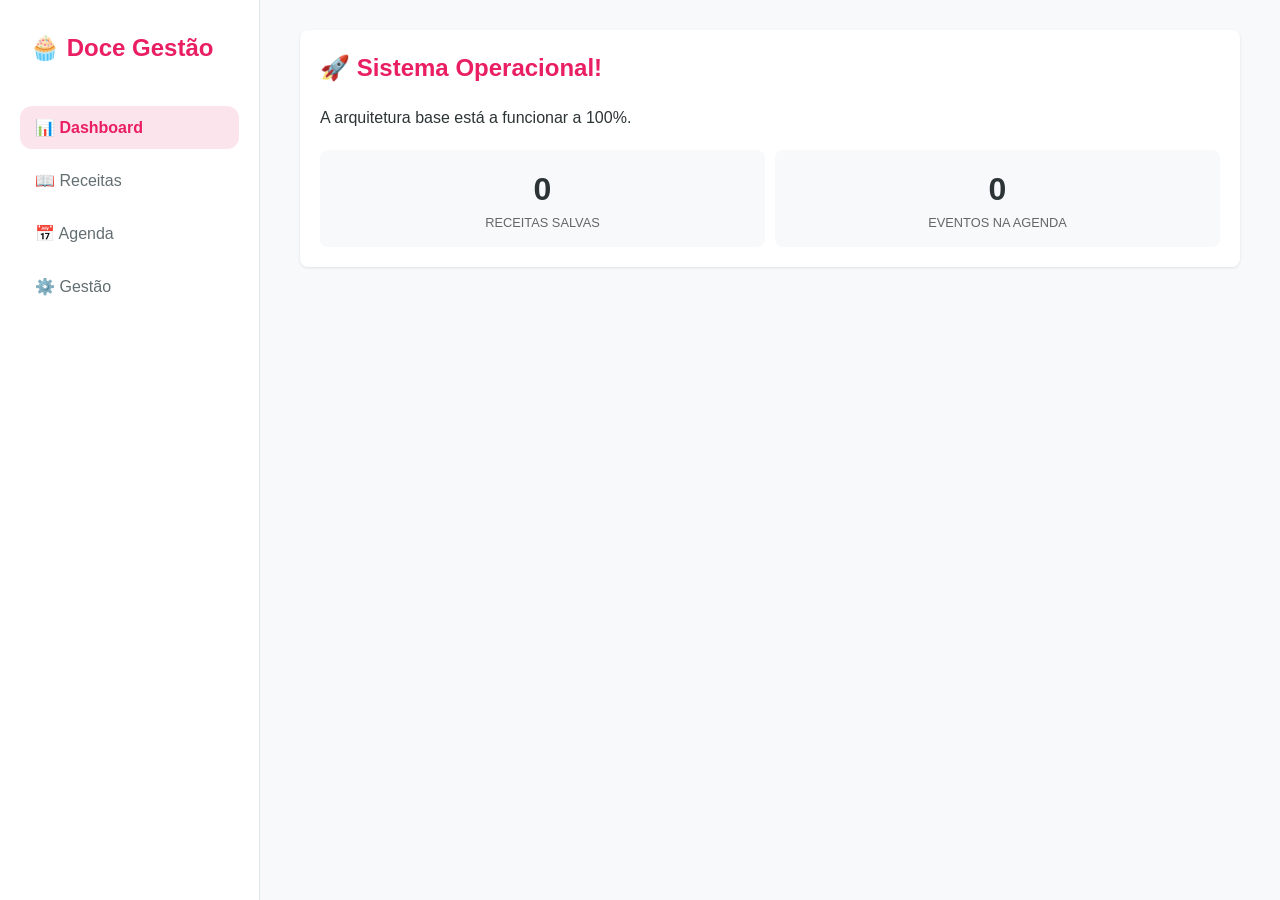
==== index.html @ 389c35ca "Atualizar o index.html" ====
<!DOCTYPE html>
<html lang="pt">
<head>
  <meta charset="UTF-8">
  <meta name="viewport" content="width=device-width, initial-scale=1, viewport-fit=cover">
  <title>Doce Gestão - Babe's Bakery</title>
  
  <style>
    :root {
      --primary: #e91e63;
      --primary-dark: #c2185b;
      --bg: #f8f9fa;
      --card: #ffffff;
      --text: #2d3436;
      --text-light: #636e72;
      --border: #dfe6e9;
      --radius: 12px;
      --shadow: 0 4px 6px -1px rgba(0,0,0,0.1), 0 2px 4px -1px rgba(0,0,0,0.06);
    }

    * { box-sizing: border-box; -webkit-tap-highlight-color: transparent; }

    body {
      font-family: -apple-system, BlinkMacSystemFont, "Segoe UI", Roboto, sans-serif;
      margin: 0;
      background-color: var(--bg);
      color: var(--text);
      line-height: 1.5;
      overflow-x: hidden;
    }

    /* Layout para Desktop */
    .app-container {
      display: grid;
      grid-template-columns: 260px 1fr;
      min-height: 100vh;
    }

    /* Header */
    .app-header {
      display: none; /* Escondido no PC, visível no Mobile */
      background: var(--card);
      padding: 15px 20px;
      position: sticky;
      top: 0;
      z-index: 100;
      border-bottom: 1px solid var(--border);
      text-align: center;
    }

    /* Navegação Lateral (PC) */
    .sidebar {
      background: var(--card);
      border-right: 1px solid var(--border);
      padding: 30px 20px;
      display: flex;
      flex-direction: column;
      gap: 10px;
    }

    .sidebar-brand {
      font-size: 1.5rem;
      font-weight: bold;
      color: var(--primary);
      margin-bottom: 30px;
      padding-left: 10px;
    }

    /* Bottom Nav (Mobile) */
    .bottom-nav {
      display: none;
      position: fixed;
      bottom: 0;
      width: 100%;
      background: var(--card);
      border-top: 1px solid var(--border);
      padding: 10px 0 calc(10px + env(safe-area-inset-bottom));
      z-index: 100;
    }

    /* Botões de Navegação */
    .nav-btn {
      display: flex;
      align-items: center;
      gap: 12px;
      padding: 12px 15px;
      border: none;
      background: none;
      color: var(--text-light);
      cursor: pointer;
      border-radius: var(--radius);
      font-size: 1rem;
      transition: all 0.2s;
      width: 100%;
      text-align: left;
    }

    .nav-btn.active {
      background: #fce4ec;
      color: var(--primary);
      font-weight: 600;
    }

    .nav-btn i { font-size: 1.2rem; }

    /* Conteúdo Principal */
    main {
      padding: 30px;
      max-width: 1000px;
      margin: 0 auto;
      width: 100%;
    }

    .tab-content { display: none; animation: fadeIn 0.3s ease; }
    .tab-content.active { display: block; }

    @keyframes fadeIn {
      from { opacity: 0; transform: translateY(10px); }
      to { opacity: 1; transform: translateY(0); }
    }

    /* Responsividade (Mobile) */
    @media (max-width: 768px) {
      .app-container { grid-template-columns: 1fr; }
      .sidebar { display: none; }
      .app-header { display: block; }
      .bottom-nav { display: flex; justify-content: space-around; }
      .nav-btn { flex-direction: column; gap: 4px; font-size: 0.75rem; padding: 5px; width: auto; }
      main { padding: 20px; padding-bottom: 100px; }
    }
  </style>
</head>
<body>

  <div class="app-container">
    <aside class="sidebar">
      <div class="sidebar-brand">🧁 Doce Gestão</div>
      <button class="nav-btn active" data-target="dashboard">📊 Dashboard</button>
      <button class="nav-btn" data-target="receitas">📖 Receitas</button>
      <button class="nav-btn" data-target="agenda">📅 Agenda</button>
      <button class="nav-btn" data-target="gestao">⚙️ Gestão</button>
    </aside>

    <div class="main-wrapper">
      <header class="app-header">
        <strong style="color: var(--primary);">🧁 Doce Gestão</strong>
      </header>

      <main id="app-main">
        <section id="tab-dashboard" class="tab-content active"></section>
        <section id="tab-receitas" class="tab-content"></section>
        <section id="tab-agenda" class="tab-content"></section>
        <section id="tab-gestao" class="tab-content"></section>
      </main>
    </div>
  </div>

  <nav class="bottom-nav">
    <button class="nav-btn active" data-target="dashboard"><span>📊</span><span>Dash</span></button>
    <button class="nav-btn" data-target="receitas"><span>📖</span><span>Receitas</span></button>
    <button class="nav-btn" data-target="agenda"><span>📅</span><span>Agenda</span></button>
    <button class="nav-btn" data-target="gestao"><span>⚙️</span><span>Gestão</span></button>
  </nav>

  <script type="module" src="js/app.js"></script>
</body>
</html>
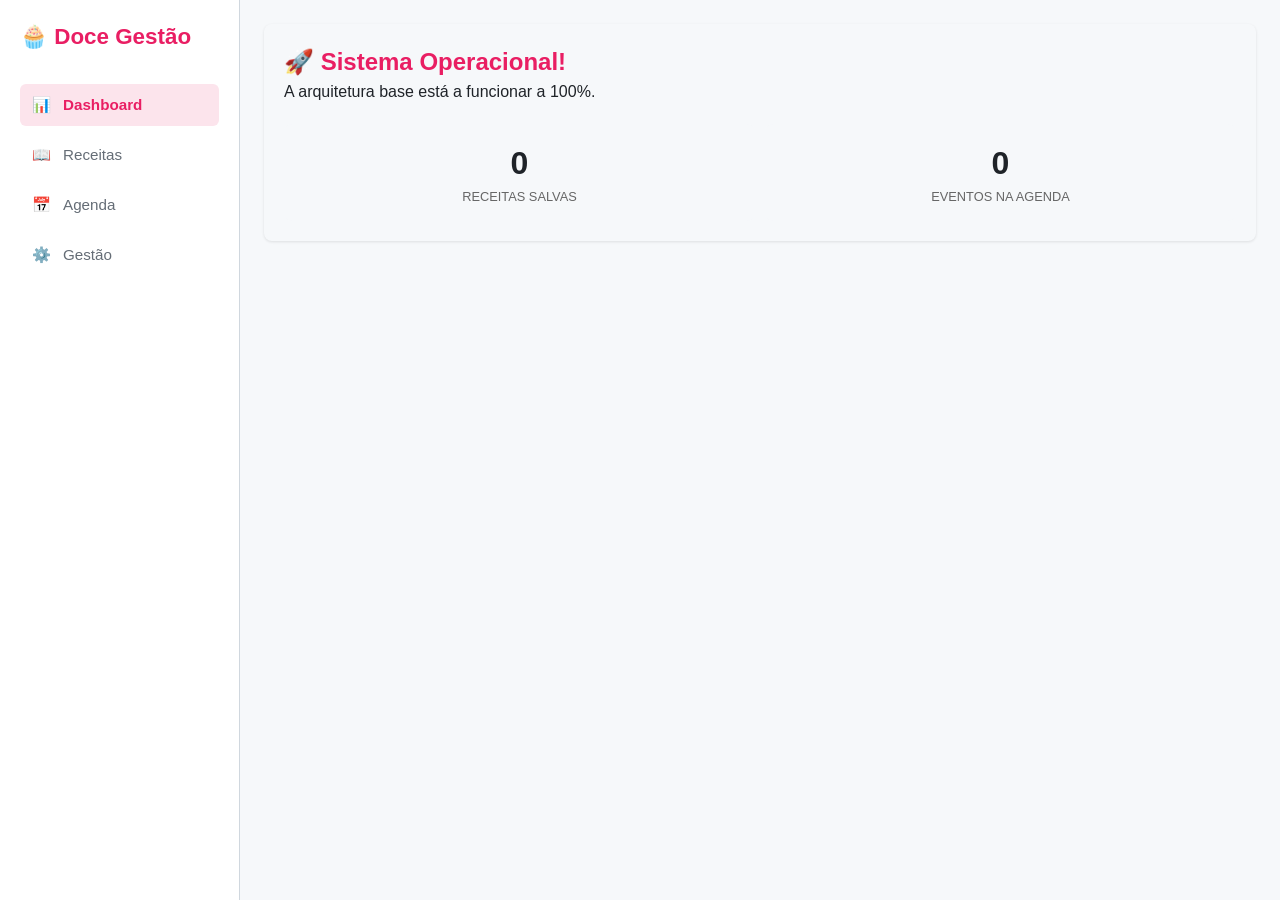
==== commit b5605df5: "Atualizar o index.html" ====
--- a/index.html
+++ b/index.html
@@ -1,167 +1,65 @@
 <!DOCTYPE html>
 <html lang="pt">
 <head>
-  <meta charset="UTF-8">
-  <meta name="viewport" content="width=device-width, initial-scale=1, viewport-fit=cover">
-  <title>Doce Gestão - Babe's Bakery</title>
-  
-  <style>
-    :root {
-      --primary: #e91e63;
-      --primary-dark: #c2185b;
-      --bg: #f8f9fa;
-      --card: #ffffff;
-      --text: #2d3436;
-      --text-light: #636e72;
-      --border: #dfe6e9;
-      --radius: 12px;
-      --shadow: 0 4px 6px -1px rgba(0,0,0,0.1), 0 2px 4px -1px rgba(0,0,0,0.06);
-    }
-
-    * { box-sizing: border-box; -webkit-tap-highlight-color: transparent; }
-
-    body {
-      font-family: -apple-system, BlinkMacSystemFont, "Segoe UI", Roboto, sans-serif;
-      margin: 0;
-      background-color: var(--bg);
-      color: var(--text);
-      line-height: 1.5;
-      overflow-x: hidden;
-    }
-
-    /* Layout para Desktop */
-    .app-container {
-      display: grid;
-      grid-template-columns: 260px 1fr;
-      min-height: 100vh;
-    }
-
-    /* Header */
-    .app-header {
-      display: none; /* Escondido no PC, visível no Mobile */
-      background: var(--card);
-      padding: 15px 20px;
-      position: sticky;
-      top: 0;
-      z-index: 100;
-      border-bottom: 1px solid var(--border);
-      text-align: center;
-    }
-
-    /* Navegação Lateral (PC) */
-    .sidebar {
-      background: var(--card);
-      border-right: 1px solid var(--border);
-      padding: 30px 20px;
-      display: flex;
-      flex-direction: column;
-      gap: 10px;
-    }
-
-    .sidebar-brand {
-      font-size: 1.5rem;
-      font-weight: bold;
-      color: var(--primary);
-      margin-bottom: 30px;
-      padding-left: 10px;
-    }
-
-    /* Bottom Nav (Mobile) */
-    .bottom-nav {
-      display: none;
-      position: fixed;
-      bottom: 0;
-      width: 100%;
-      background: var(--card);
-      border-top: 1px solid var(--border);
-      padding: 10px 0 calc(10px + env(safe-area-inset-bottom));
-      z-index: 100;
-    }
-
-    /* Botões de Navegação */
-    .nav-btn {
-      display: flex;
-      align-items: center;
-      gap: 12px;
-      padding: 12px 15px;
-      border: none;
-      background: none;
-      color: var(--text-light);
-      cursor: pointer;
-      border-radius: var(--radius);
-      font-size: 1rem;
-      transition: all 0.2s;
-      width: 100%;
-      text-align: left;
-    }
-
-    .nav-btn.active {
-      background: #fce4ec;
-      color: var(--primary);
-      font-weight: 600;
-    }
-
-    .nav-btn i { font-size: 1.2rem; }
-
-    /* Conteúdo Principal */
-    main {
-      padding: 30px;
-      max-width: 1000px;
-      margin: 0 auto;
-      width: 100%;
-    }
-
-    .tab-content { display: none; animation: fadeIn 0.3s ease; }
-    .tab-content.active { display: block; }
-
-    @keyframes fadeIn {
-      from { opacity: 0; transform: translateY(10px); }
-      to { opacity: 1; transform: translateY(0); }
-    }
-
-    /* Responsividade (Mobile) */
-    @media (max-width: 768px) {
-      .app-container { grid-template-columns: 1fr; }
-      .sidebar { display: none; }
-      .app-header { display: block; }
-      .bottom-nav { display: flex; justify-content: space-around; }
-      .nav-btn { flex-direction: column; gap: 4px; font-size: 0.75rem; padding: 5px; width: auto; }
-      main { padding: 20px; padding-bottom: 100px; }
-    }
-  </style>
+    <meta charset="UTF-8">
+    <meta name="viewport" content="width=device-width, initial-scale=1.0, maximum-scale=1.0, user-scalable=no, viewport-fit=cover">
+    <title>Doce Gestão - Babe's Bakery</title>
+    <link rel="stylesheet" href="css/style.css">
 </head>
 <body>
 
-  <div class="app-container">
-    <aside class="sidebar">
-      <div class="sidebar-brand">🧁 Doce Gestão</div>
-      <button class="nav-btn active" data-target="dashboard">📊 Dashboard</button>
-      <button class="nav-btn" data-target="receitas">📖 Receitas</button>
-      <button class="nav-btn" data-target="agenda">📅 Agenda</button>
-      <button class="nav-btn" data-target="gestao">⚙️ Gestão</button>
-    </aside>
+    <div class="app-container">
+        <aside class="sidebar desktop-nav">
+            <div class="sidebar-brand">🧁 Doce Gestão</div>
+            <nav class="nav-list">
+                <button class="nav-item active" data-target="dashboard">
+                    <span class="ico">📊</span> <span class="nav-label">Dashboard</span>
+                </button>
+                <button class="nav-item" data-target="receitas">
+                    <span class="ico">📖</span> <span class="nav-label">Receitas</span>
+                </button>
+                <button class="nav-item" data-target="agenda">
+                    <span class="ico">📅</span> <span class="nav-label">Agenda</span>
+                </button>
+                <button class="nav-item" data-target="gestao">
+                    <span class="ico">⚙️</span> <span class="nav-label">Gestão</span>
+                </button>
+            </nav>
+        </aside>
 
-    <div class="main-wrapper">
-      <header class="app-header">
-        <strong style="color: var(--primary);">🧁 Doce Gestão</strong>
-      </header>
+        <div class="main-wrapper">
+            <header class="app-header">
+                <div class="app-header-content">
+                    <h1>🧁 Doce Gestão</h1>
+                </div>
+            </header>
 
-      <main id="app-main">
-        <section id="tab-dashboard" class="tab-content active"></section>
-        <section id="tab-receitas" class="tab-content"></section>
-        <section id="tab-agenda" class="tab-content"></section>
-        <section id="tab-gestao" class="tab-content"></section>
-      </main>
+            <main id="app-main">
+                <section id="tab-dashboard" class="tab-content active"></section>
+                <section id="tab-receitas" class="tab-content"></section>
+                <section id="tab-agenda" class="tab-content"></section>
+                <section id="tab-gestao" class="tab-content"></section>
+            </main>
+        </div>
     </div>
-  </div>
 
-  <nav class="bottom-nav">
-    <button class="nav-btn active" data-target="dashboard"><span>📊</span><span>Dash</span></button>
-    <button class="nav-btn" data-target="receitas"><span>📖</span><span>Receitas</span></button>
-    <button class="nav-btn" data-target="agenda"><span>📅</span><span>Agenda</span></button>
-    <button class="nav-btn" data-target="gestao"><span>⚙️</span><span>Gestão</span></button>
-  </nav>
+    <nav class="bottom-nav">
+        <button class="nav-btn active" data-target="dashboard">
+            <span class="ico">📊</span><span>Dash</span>
+        </button>
+        <button class="nav-btn" data-target="receitas">
+            <span class="ico">📖</span><span>Receitas</span>
+        </button>
+        <button class="nav-btn" data-target="agenda">
+            <span class="ico">📅</span><span>Agenda</span>
+        </button>
+        <button class="nav-btn" data-target="gestao">
+            <span class="ico">⚙️</span><span>Gestão</span>
+        </button>
+    </nav>
 
-  <script type="module" src="js/app.js"></script>
+    <script type="module" src="js/app.js"></script>
+    
+    <div id="print-area"></div>
 </body>
 </html>
--- a/css/style.css
+++ b/css/style.css
@@ -0,0 +1,124 @@
+:root {
+  --bg: #f6f8fa;
+  --bg-secondary: #ffffff;
+  --bg-overlay: #ffffff;
+  --bg-hover: #f3f4f6;
+  --border: #d0d7de;
+  --text: #1f2328;
+  --text-secondary: #656d76;
+  --primary: #e91e63;
+  --primary-hover: #c2185b;
+  --success: #1a7f37;
+  --danger: #d1242f;
+  --warning: #9a6700;
+  --shadow: rgba(31, 35, 40, 0.04);
+  --shadow-md: rgba(31, 35, 40, 0.12);
+  --radius: 12px;
+  --radius-sm: 6px;
+  --sidebar-w: 240px;
+  --sidebar-w-collapsed: 64px;
+  --header-h: 56px;
+  --bottom-nav-h: 64px;
+}
+
+* { box-sizing: border-box; margin: 0; padding: 0 }
+body {
+  font-family: -apple-system, BlinkMacSystemFont, "Segoe UI", Roboto, sans-serif;
+  background: var(--bg);
+  color: var(--text);
+  line-height: 1.5;
+  overflow-x: hidden;
+}
+
+/* === ESTRUTURA === */
+.app-container { display: flex; min-height: 100vh; }
+.main-wrapper { flex: 1; display: flex; flex-direction: column; min-width: 0; }
+.app-header { background: var(--bg-secondary); border-bottom: 1px solid var(--border); height: var(--header-h); display: none; }
+.app-header-content { height: 100%; display: flex; align-items: center; justify-content: center; color: var(--primary); font-weight: bold; }
+
+/* Sidebar Desktop */
+.sidebar {
+  width: var(--sidebar-w);
+  background: var(--bg-secondary);
+  border-right: 1px solid var(--border);
+  display: flex;
+  flex-direction: column;
+  padding: 20px;
+  flex-shrink: 0;
+}
+.sidebar-brand { font-size: 1.4rem; font-weight: bold; color: var(--primary); margin-bottom: 30px; }
+.nav-list { display: flex; flex-direction: column; gap: 8px; }
+.nav-item {
+  display: flex; align-items: center; gap: 12px; padding: 12px;
+  border-radius: var(--radius-sm); border: none; background: none;
+  color: var(--text-secondary); cursor: pointer; transition: 0.2s; text-align: left;
+  font-size: 0.95rem; font-family: inherit;
+}
+.nav-item.active { background: #fce4ec; color: var(--primary); font-weight: 600; }
+.nav-item:hover:not(.active) { background: var(--bg-hover); }
+
+/* Main Content */
+main { padding: 24px; flex: 1; }
+.tab-content { display: none; animation: fadeIn 0.2s ease; }
+.tab-content.active { display: block; }
+@keyframes fadeIn { from { opacity: 0; transform: translateY(5px); } to { opacity: 1; transform: 0; } }
+
+/* Mobile Nav */
+.bottom-nav {
+  position: fixed; bottom: 0; left: 0; right: 0; height: var(--bottom-nav-h);
+  background: var(--bg-secondary); border-top: 1px solid var(--border);
+  display: none; grid-template-columns: repeat(4, 1fr); z-index: 100;
+}
+.nav-btn {
+  border: none; background: none; display: flex; flex-direction: column;
+  align-items: center; justify-content: center; font-size: 0.7rem; color: var(--text-secondary);
+}
+.nav-btn.active { color: var(--primary); font-weight: bold; }
+.nav-btn .ico { font-size: 1.2rem; }
+
+/* === COMPONENTES GERAIS === */
+.card { background: var(--bg-secondary); border: 1px solid var(--border); border-radius: var(--radius); padding: 16px; box-shadow: var(--shadow); }
+.btn { 
+    padding: 8px 16px; border-radius: var(--radius-sm); border: 1px solid var(--border);
+    cursor: pointer; font-weight: 500; transition: 0.2s; display: inline-flex; align-items: center; gap: 6px;
+}
+.btn-primary { background: var(--primary); color: white; border: none; }
+.btn-sm { padding: 4px 8px; font-size: 0.8rem; }
+input, select, textarea { width: 100%; padding: 10px; border: 1px solid var(--border); border-radius: var(--radius-sm); background: var(--bg-overlay); color: var(--text); }
+
+/* === RESPONSIVO === */
+@media (max-width: 768px) {
+    .sidebar { display: none; }
+    .app-header { display: block; }
+    .bottom-nav { display: grid; }
+    main { padding: 15px; padding-bottom: 80px; }
+}
+
+/* === BLINDAGEM DE IMPRESSÃO (O FIX) === */
+@media print {
+    /* Esconde TUDO */
+    body * { visibility: hidden !important; }
+    
+    /* Mostra APENAS a print-area */
+    #print-area, #print-area * {
+        visibility: visible !important;
+    }
+
+    #print-area {
+        position: absolute !important;
+        left: 0 !important;
+        top: 0 !important;
+        width: 100% !important;
+        display: block !important;
+        background: white !important;
+    }
+
+    /* Força o resto a sumir mesmo */
+    .app-container, .bottom-nav, .app-header { display: none !important; }
+    
+    @page { margin: 1cm; size: portrait; }
+}
+
+@media screen {
+    #print-area { display: none; }
+}
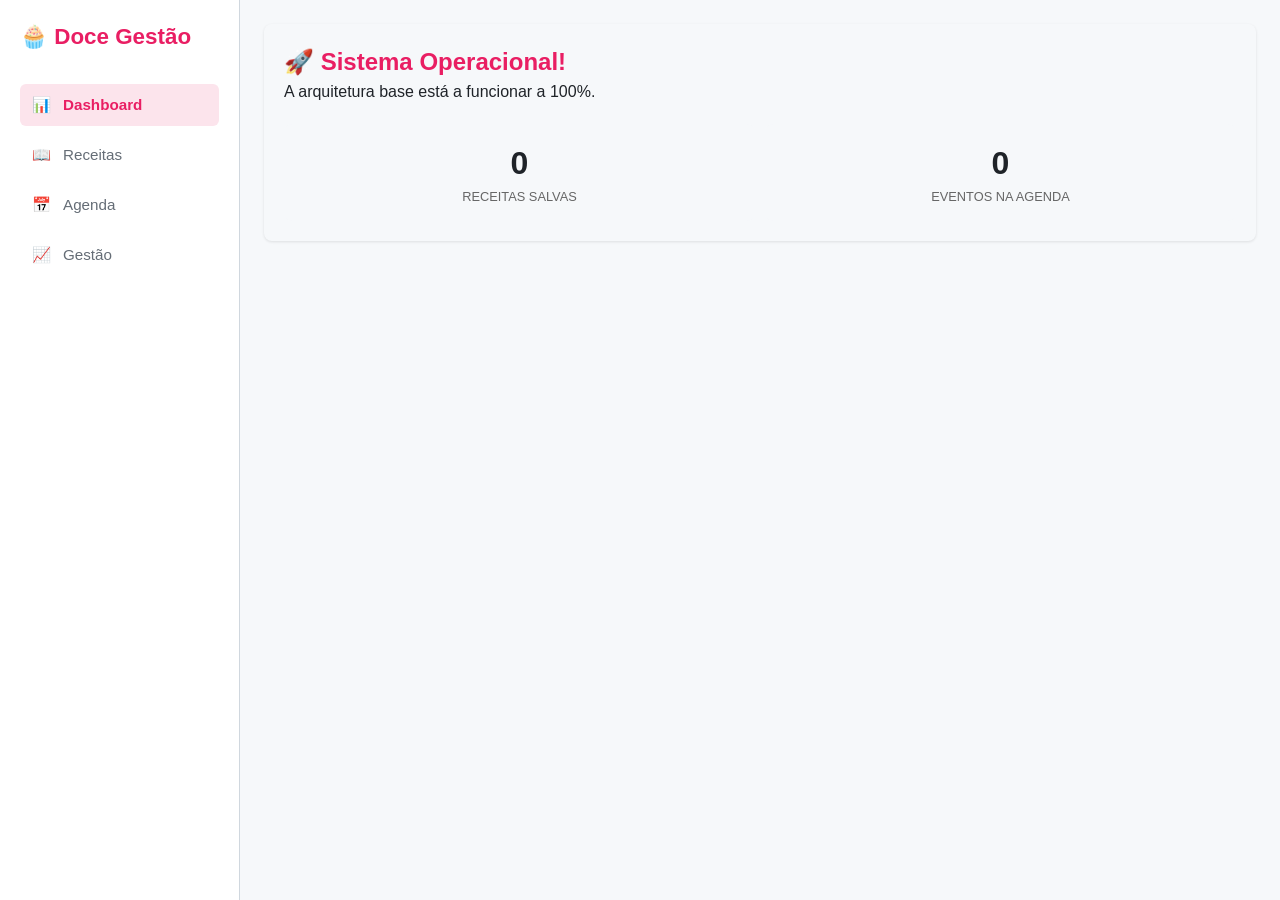
==== commit ccbe7046: "Update index.html" ====
--- a/index.html
+++ b/index.html
@@ -3,8 +3,11 @@
 <head>
     <meta charset="UTF-8">
     <meta name="viewport" content="width=device-width, initial-scale=1.0, maximum-scale=1.0, user-scalable=no, viewport-fit=cover">
-    <title>Doce Gestão - Babe's Bakery</title>
+    <title>Doce Gestão - Professional Bakery</title>
     <link rel="stylesheet" href="css/style.css">
+    <style>
+        input, select, textarea { font-size: 16px !important; }
+    </style>
 </head>
 <body>
 
@@ -12,7 +15,7 @@
         <aside class="sidebar desktop-nav">
             <div class="sidebar-brand">🧁 Doce Gestão</div>
             <nav class="nav-list">
-                <button class="nav-item active" data-target="dashboard">
+                <button class="nav-item" data-target="dashboard">
                     <span class="ico">📊</span> <span class="nav-label">Dashboard</span>
                 </button>
                 <button class="nav-item" data-target="receitas">
@@ -22,7 +25,7 @@
                     <span class="ico">📅</span> <span class="nav-label">Agenda</span>
                 </button>
                 <button class="nav-item" data-target="gestao">
-                    <span class="ico">⚙️</span> <span class="nav-label">Gestão</span>
+                    <span class="ico">📈</span> <span class="nav-label">Gestão</span>
                 </button>
             </nav>
         </aside>
@@ -31,11 +34,12 @@
             <header class="app-header">
                 <div class="app-header-content">
                     <h1>🧁 Doce Gestão</h1>
+                    <div id="online-status" style="font-size: 0.7rem; color: #059669;">● Sistema Local Ativo</div>
                 </div>
             </header>
 
             <main id="app-main">
-                <section id="tab-dashboard" class="tab-content active"></section>
+                <section id="tab-dashboard" class="tab-content"></section>
                 <section id="tab-receitas" class="tab-content"></section>
                 <section id="tab-agenda" class="tab-content"></section>
                 <section id="tab-gestao" class="tab-content"></section>
@@ -44,7 +48,7 @@
     </div>
 
     <nav class="bottom-nav">
-        <button class="nav-btn active" data-target="dashboard">
+        <button class="nav-btn" data-target="dashboard">
             <span class="ico">📊</span><span>Dash</span>
         </button>
         <button class="nav-btn" data-target="receitas">
@@ -54,12 +58,12 @@
             <span class="ico">📅</span><span>Agenda</span>
         </button>
         <button class="nav-btn" data-target="gestao">
-            <span class="ico">⚙️</span><span>Gestão</span>
+            <span class="ico">📈</span><span>Gestão</span>
         </button>
     </nav>
 
+    <div id="print-area"></div>
+
     <script type="module" src="js/app.js"></script>
-    
-    <div id="print-area"></div>
 </body>
 </html>
--- a/css/style.css
+++ b/css/style.css
@@ -94,30 +94,33 @@
     main { padding: 15px; padding-bottom: 80px; }
 }
 
-/* === BLINDAGEM DE IMPRESSÃO (O FIX) === */
 @media print {
-    /* Esconde TUDO */
-    body * { visibility: hidden !important; }
+    /* Esconde tudo o que não interessa na impressão */
+    .app-container, .bottom-nav, .app-header, #details-form, #search-nome, #search-categoria, .btn, .card {
+        display: none !important;
+    }
     
-    /* Mostra APENAS a print-area */
-    #print-area, #print-area * {
-        visibility: visible !important;
+    body {
+        background: white !important;
+        margin: 0 !important;
+        padding: 0 !important;
     }
 
     #print-area {
-        position: absolute !important;
-        left: 0 !important;
-        top: 0 !important;
+        display: block !important;
         width: 100% !important;
-        display: block !important;
-        background: white !important;
+        margin: 0 !important;
     }
 
-    /* Força o resto a sumir mesmo */
-    .app-container, .bottom-nav, .app-header { display: none !important; }
-    
-    @page { margin: 1cm; size: portrait; }
+    /* Força que a ficha ocupe a página toda mas sem margens feias */
+    .ficha {
+        box-shadow: none !important;
+        border: none !important;
+        width: 210mm; /* A4 */
+        min-height: 297mm;
+    }
 }
+
 
 @media screen {
     #print-area { display: none; }
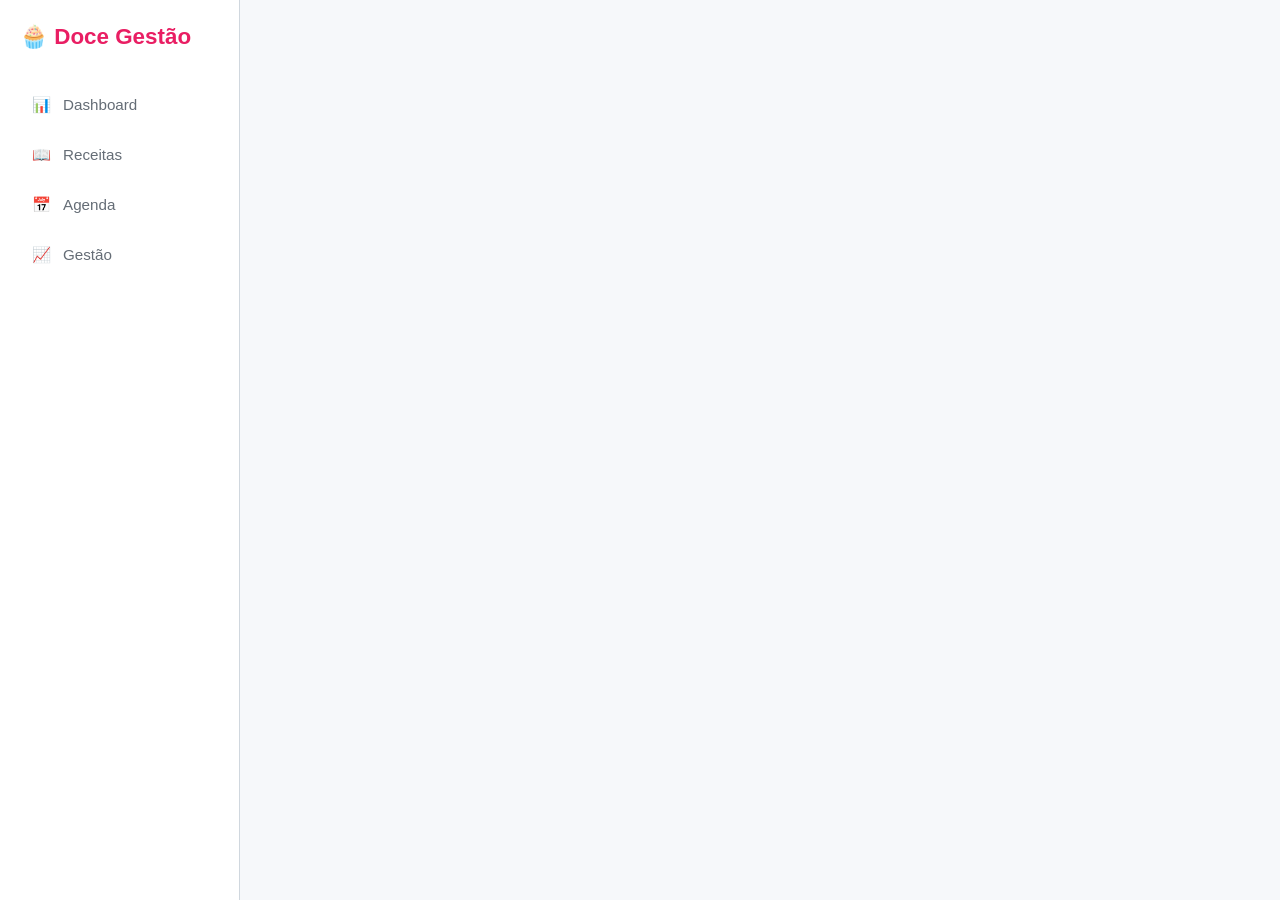
==== commit 72fd1b52: "Atualizar o index.html" ====
--- a/index.html
+++ b/index.html
@@ -3,9 +3,15 @@
 <head>
     <meta charset="UTF-8">
     <meta name="viewport" content="width=device-width, initial-scale=1.0, maximum-scale=1.0, user-scalable=no, viewport-fit=cover">
+    
+    <meta name="apple-mobile-web-app-capable" content="yes">
+    <meta name="apple-mobile-web-app-status-bar-style" content="black-translucent">
+    <meta name="color-scheme" content="light">
+    
     <title>Doce Gestão - Professional Bakery</title>
     <link rel="stylesheet" href="css/style.css">
     <style>
+        /* Evita o zoom automático do Safari ao clicar em campos de texto */
         input, select, textarea { font-size: 16px !important; }
     </style>
 </head>
--- a/css/style.css
+++ b/css/style.css
@@ -94,34 +94,60 @@
     main { padding: 15px; padding-bottom: 80px; }
 }
 
+/* === NOVO SISTEMA DE VISUALIZAÇÃO E IMPRESSÃO (CORRIGIDO) === */
+
+/* Quando o print-area está vazio, ele não ocupa espaço nem bloqueia cliques */
+#print-area:empty { 
+    display: none; 
+}
+
+/* Quando aberto, cobre o ecrã para visualização da ficha no iPad/Browser */
+#print-area {
+    position: fixed;
+    top: 0;
+    left: 0;
+    width: 100%;
+    height: 100%;
+    background: white;
+    z-index: 10000;
+    overflow-y: auto;
+    padding: 0;
+}
+
 @media print {
-    /* Esconde tudo o que não interessa na impressão */
-    .app-container, .bottom-nav, .app-header, #details-form, #search-nome, #search-categoria, .btn, .card {
-        display: none !important;
+    /* Esconde tudo o que está no body para uma impressão limpa */
+    body * { 
+        visibility: hidden; 
+    } 
+
+    /* Torna apenas a área da ficha técnica visível */
+    #print-area, #print-area * { 
+        visibility: visible; 
     }
-    
-    body {
-        background: white !important;
+
+    /* Posiciona para o início da página de impressão */
+    #print-area { 
+        position: absolute; 
+        left: 0; 
+        top: 0; 
+        width: 100%; 
+    }
+
+    /* Esconde botões de ação (Fechar, Baixar Stock) na folha de papel */
+    .no-print { 
+        display: none !important; 
+    }
+
+    /* Estilo da Ficha na Impressão */
+    .ficha {
+        box-shadow: none !important;
+        border: none !important;
+        width: 100% !important;
         margin: 0 !important;
         padding: 0 !important;
     }
 
-    #print-area {
-        display: block !important;
-        width: 100% !important;
-        margin: 0 !important;
-    }
-
-    /* Força que a ficha ocupe a página toda mas sem margens feias */
-    .ficha {
-        box-shadow: none !important;
-        border: none !important;
-        width: 210mm; /* A4 */
-        min-height: 297mm;
+    @page {
+        margin: 1cm;
     }
 }
-
-
-@media screen {
-    #print-area { display: none; }
-}
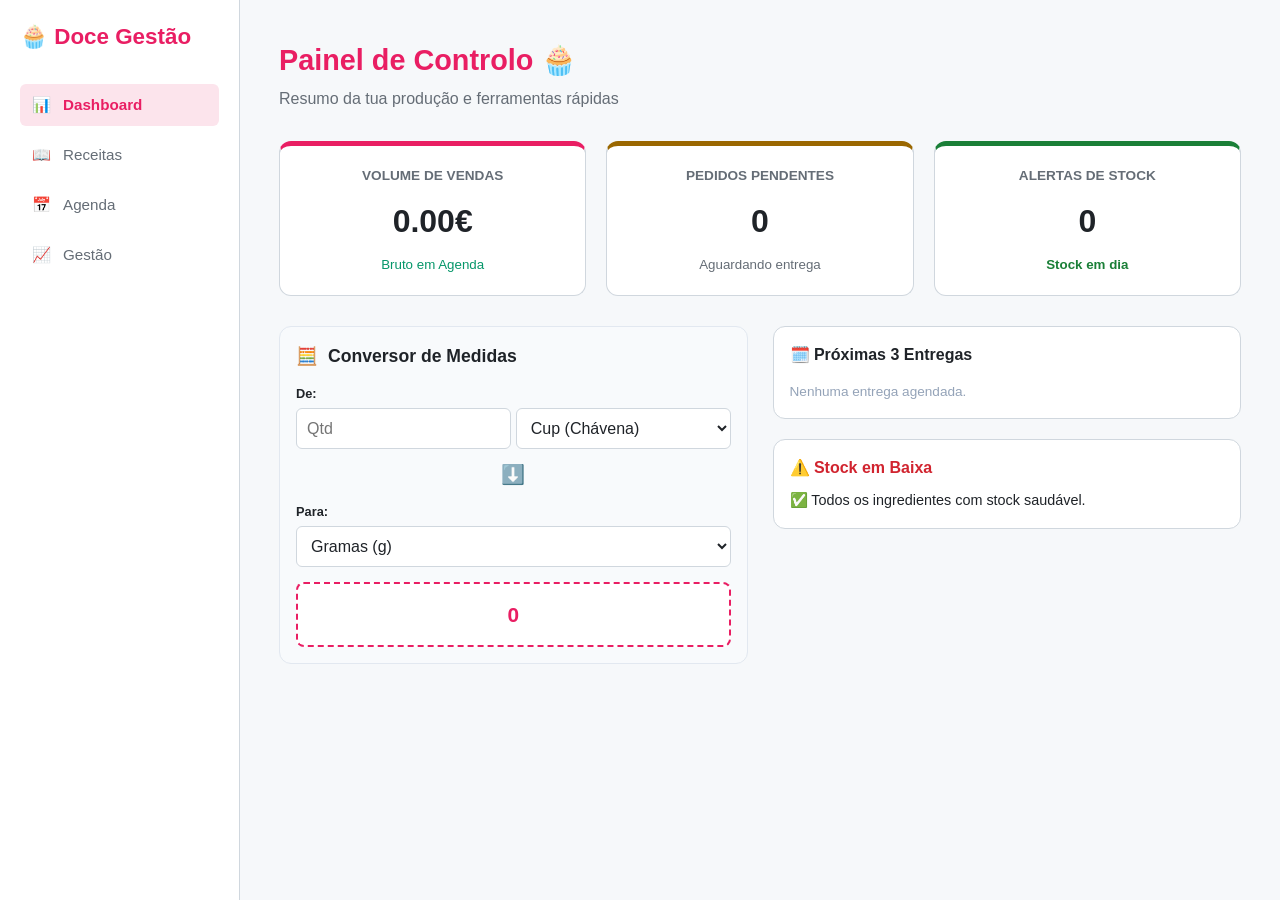
==== commit 4e87e30b: "Update index.html" ====
--- a/index.html
+++ b/index.html
@@ -71,5 +71,12 @@
     <div id="print-area"></div>
 
     <script type="module" src="js/app.js"></script>
+   
+    <script>
+  if ('serviceWorker' in navigator) {
+    navigator.serviceWorker.register('./sw.js');
+  }
+    </script>
+    
 </body>
 </html>
